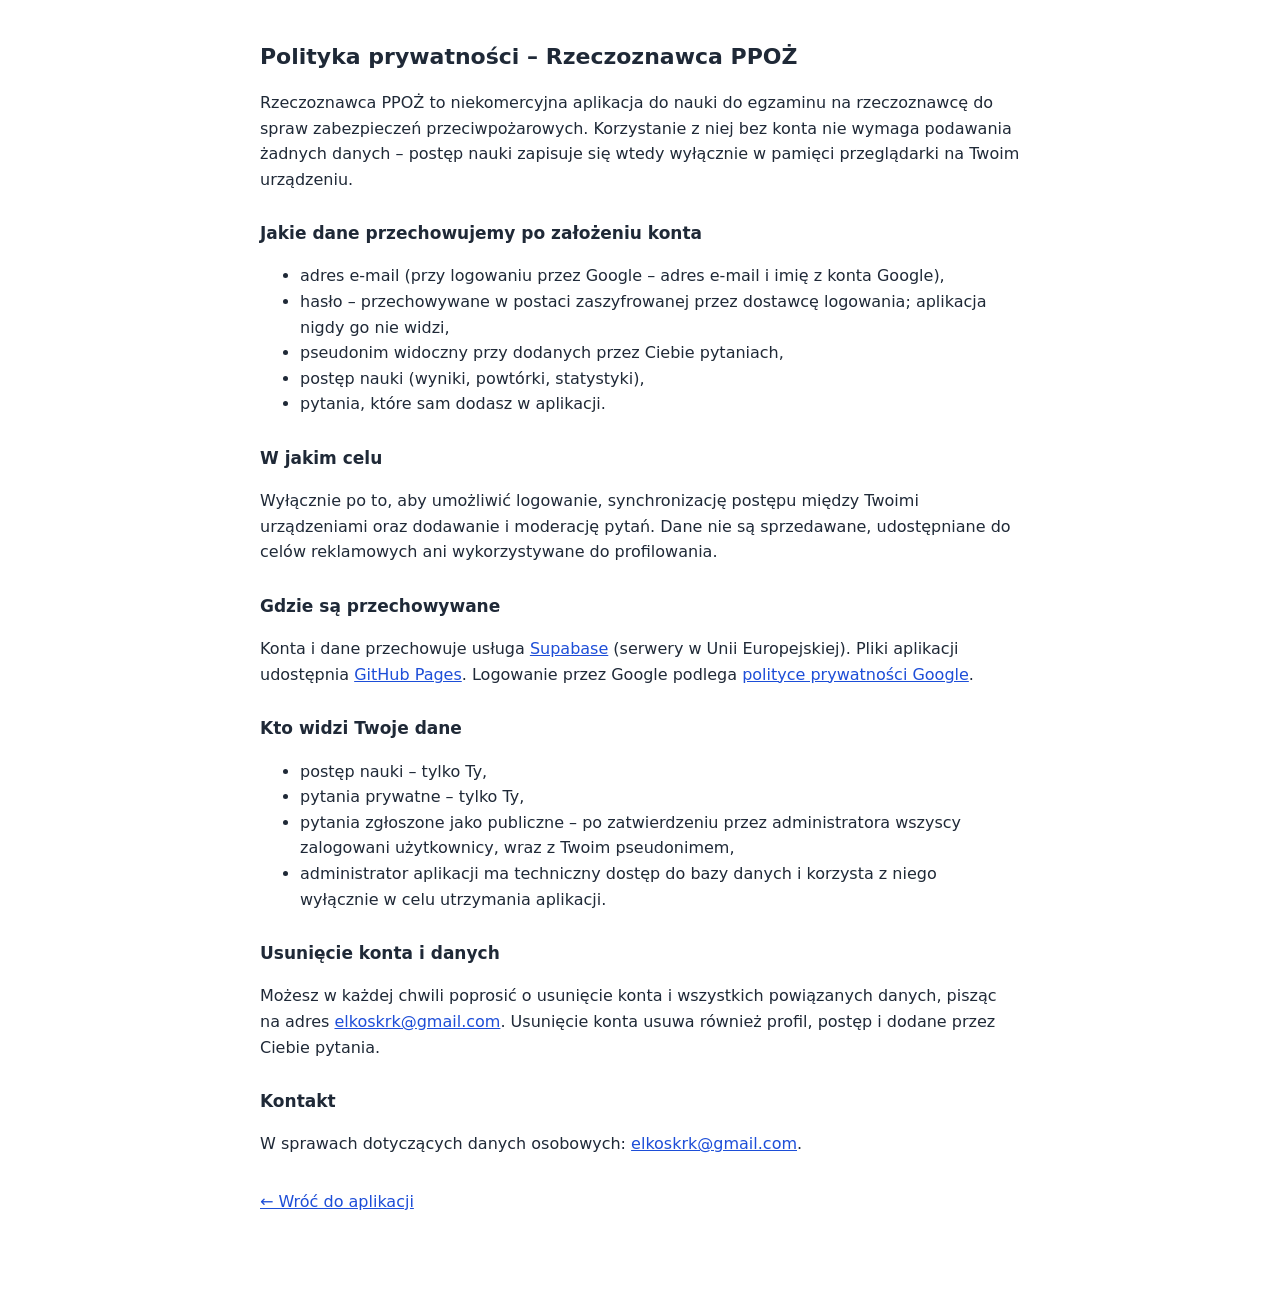
==== prywatnosc.html @ cca5cb54 "Add files via upload" ====
<!DOCTYPE html>
<html lang="pl">
<head>
<meta charset="utf-8">
<meta name="viewport" content="width=device-width, initial-scale=1">
<title>Polityka prywatności – Rzeczoznawca PPOŻ</title>
<style>
  body { font-family: system-ui, -apple-system, "Segoe UI", Roboto, Arial, sans-serif;
         max-width: 760px; margin: 0 auto; padding: 24px 16px 60px; line-height: 1.6;
         color: #1f2937; background: #fff; }
  h1 { font-size: 22px; } h2 { font-size: 17px; margin-top: 28px; }
  a { color: #1d4ed8; }
  @media (prefers-color-scheme: dark) { body { background: #0f1115; color: #e6e8ec; } a { color: #60a5fa; } }
</style>
</head>
<body>
<h1>Polityka prywatności – Rzeczoznawca PPOŻ</h1>
<p>Rzeczoznawca PPOŻ to niekomercyjna aplikacja do nauki do egzaminu na rzeczoznawcę do spraw
zabezpieczeń przeciwpożarowych. Korzystanie z niej bez konta nie wymaga podawania żadnych danych –
postęp nauki zapisuje się wtedy wyłącznie w pamięci przeglądarki na Twoim urządzeniu.</p>

<h2>Jakie dane przechowujemy po założeniu konta</h2>
<ul>
  <li>adres e-mail (przy logowaniu przez Google – adres e-mail i imię z konta Google),</li>
  <li>hasło – przechowywane w postaci zaszyfrowanej przez dostawcę logowania; aplikacja nigdy go nie widzi,</li>
  <li>pseudonim widoczny przy dodanych przez Ciebie pytaniach,</li>
  <li>postęp nauki (wyniki, powtórki, statystyki),</li>
  <li>pytania, które sam dodasz w aplikacji.</li>
</ul>

<h2>W jakim celu</h2>
<p>Wyłącznie po to, aby umożliwić logowanie, synchronizację postępu między Twoimi urządzeniami
oraz dodawanie i moderację pytań. Dane nie są sprzedawane, udostępniane do celów reklamowych
ani wykorzystywane do profilowania.</p>

<h2>Gdzie są przechowywane</h2>
<p>Konta i dane przechowuje usługa <a href="https://supabase.com/privacy" target="_blank" rel="noopener">Supabase</a>
(serwery w Unii Europejskiej). Pliki aplikacji udostępnia
<a href="https://docs.github.com/site-policy/privacy-policies/github-general-privacy-statement" target="_blank" rel="noopener">GitHub Pages</a>.
Logowanie przez Google podlega <a href="https://policies.google.com/privacy" target="_blank" rel="noopener">polityce prywatności Google</a>.</p>

<h2>Kto widzi Twoje dane</h2>
<ul>
  <li>postęp nauki – tylko Ty,</li>
  <li>pytania prywatne – tylko Ty,</li>
  <li>pytania zgłoszone jako publiczne – po zatwierdzeniu przez administratora wszyscy zalogowani użytkownicy, wraz z Twoim pseudonimem,</li>
  <li>administrator aplikacji ma techniczny dostęp do bazy danych i korzysta z niego wyłącznie w celu utrzymania aplikacji.</li>
</ul>

<h2>Usunięcie konta i danych</h2>
<p>Możesz w każdej chwili poprosić o usunięcie konta i wszystkich powiązanych danych, pisząc na adres
<a href="mailto:elkoskrk@gmail.com">elkoskrk@gmail.com</a>. Usunięcie konta usuwa również profil, postęp i dodane przez Ciebie pytania.</p>

<h2>Kontakt</h2>
<p>W sprawach dotyczących danych osobowych: <a href="mailto:elkoskrk@gmail.com">elkoskrk@gmail.com</a>.</p>

<p style="margin-top:32px"><a href="./">← Wróć do aplikacji</a></p>
</body>
</html>
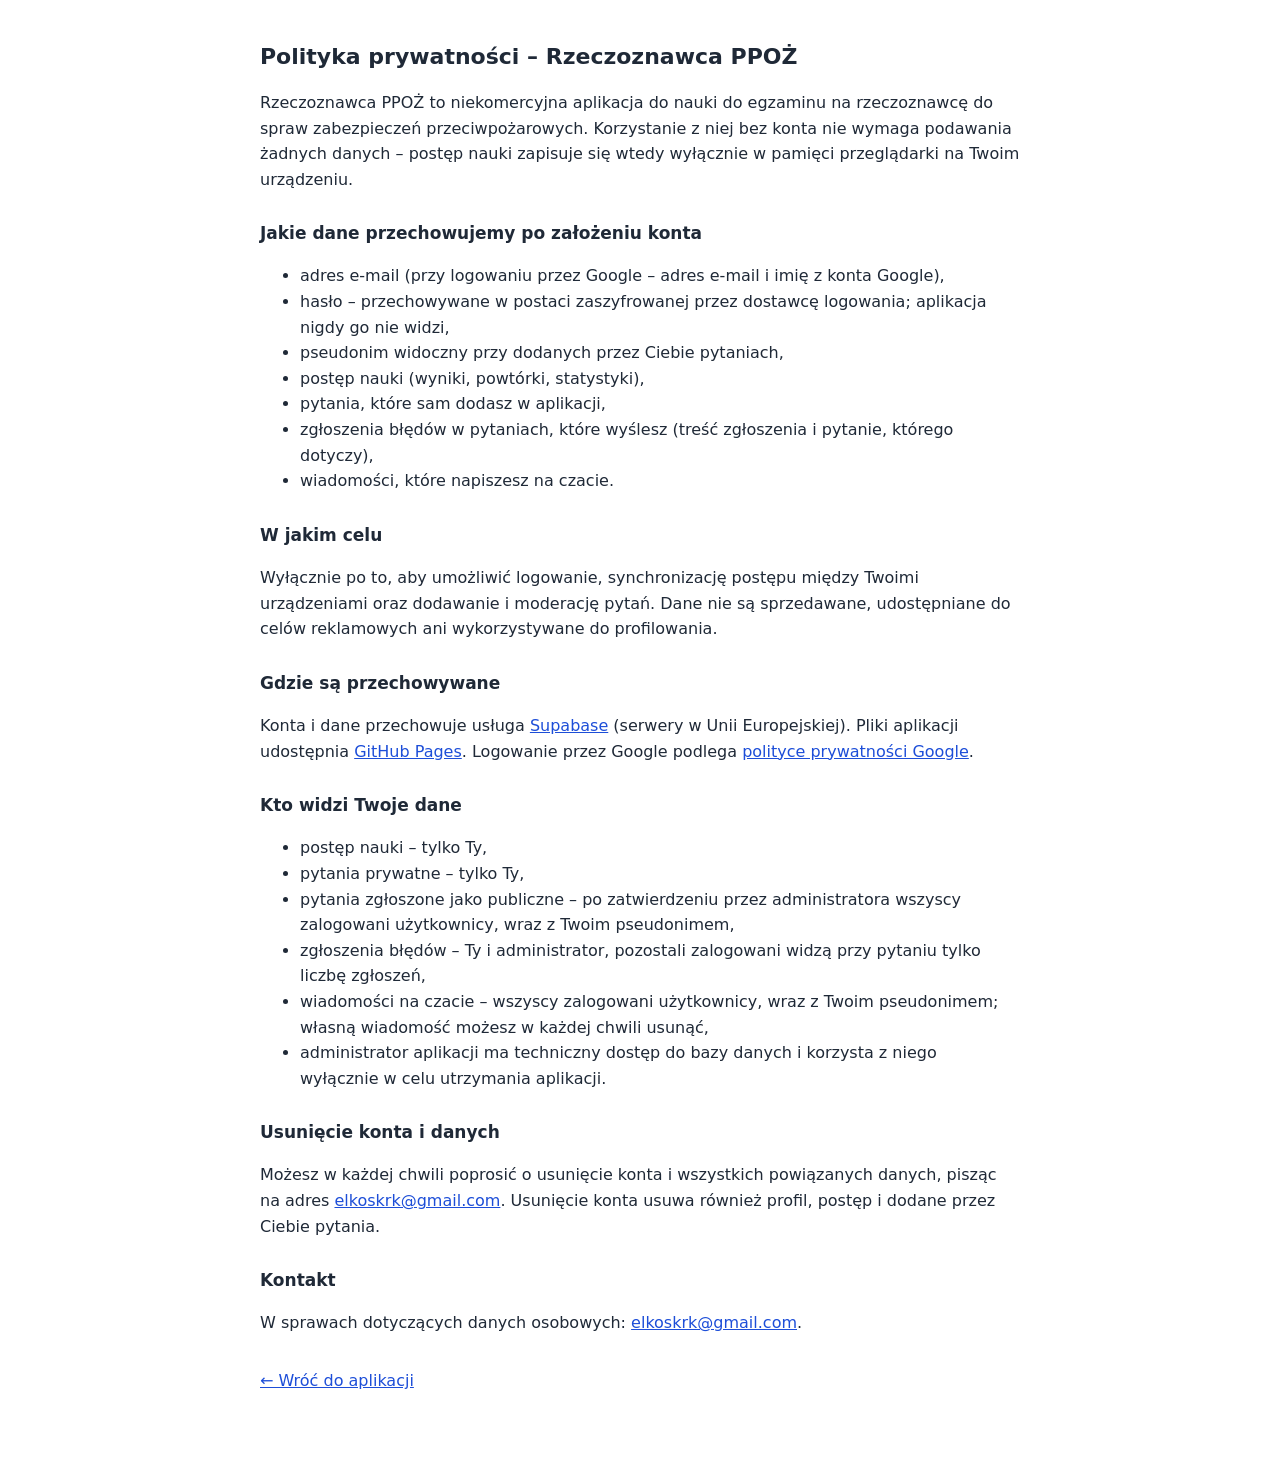
==== commit e46f912b: "Zgłoszenia błędów w pytaniach i czat użytkowników - social.js: przycisk „Zgłoś błąd w pytaniu” pod o" ====
--- a/prywatnosc.html
+++ b/prywatnosc.html
@@ -25,7 +25,9 @@
   <li>hasło – przechowywane w postaci zaszyfrowanej przez dostawcę logowania; aplikacja nigdy go nie widzi,</li>
   <li>pseudonim widoczny przy dodanych przez Ciebie pytaniach,</li>
   <li>postęp nauki (wyniki, powtórki, statystyki),</li>
-  <li>pytania, które sam dodasz w aplikacji.</li>
+  <li>pytania, które sam dodasz w aplikacji,</li>
+  <li>zgłoszenia błędów w pytaniach, które wyślesz (treść zgłoszenia i pytanie, którego dotyczy),</li>
+  <li>wiadomości, które napiszesz na czacie.</li>
 </ul>
 
 <h2>W jakim celu</h2>
@@ -44,6 +46,8 @@
   <li>postęp nauki – tylko Ty,</li>
   <li>pytania prywatne – tylko Ty,</li>
   <li>pytania zgłoszone jako publiczne – po zatwierdzeniu przez administratora wszyscy zalogowani użytkownicy, wraz z Twoim pseudonimem,</li>
+  <li>zgłoszenia błędów – Ty i administrator, pozostali zalogowani widzą przy pytaniu tylko liczbę zgłoszeń,</li>
+  <li>wiadomości na czacie – wszyscy zalogowani użytkownicy, wraz z Twoim pseudonimem; własną wiadomość możesz w każdej chwili usunąć,</li>
   <li>administrator aplikacji ma techniczny dostęp do bazy danych i korzysta z niego wyłącznie w celu utrzymania aplikacji.</li>
 </ul>
 
